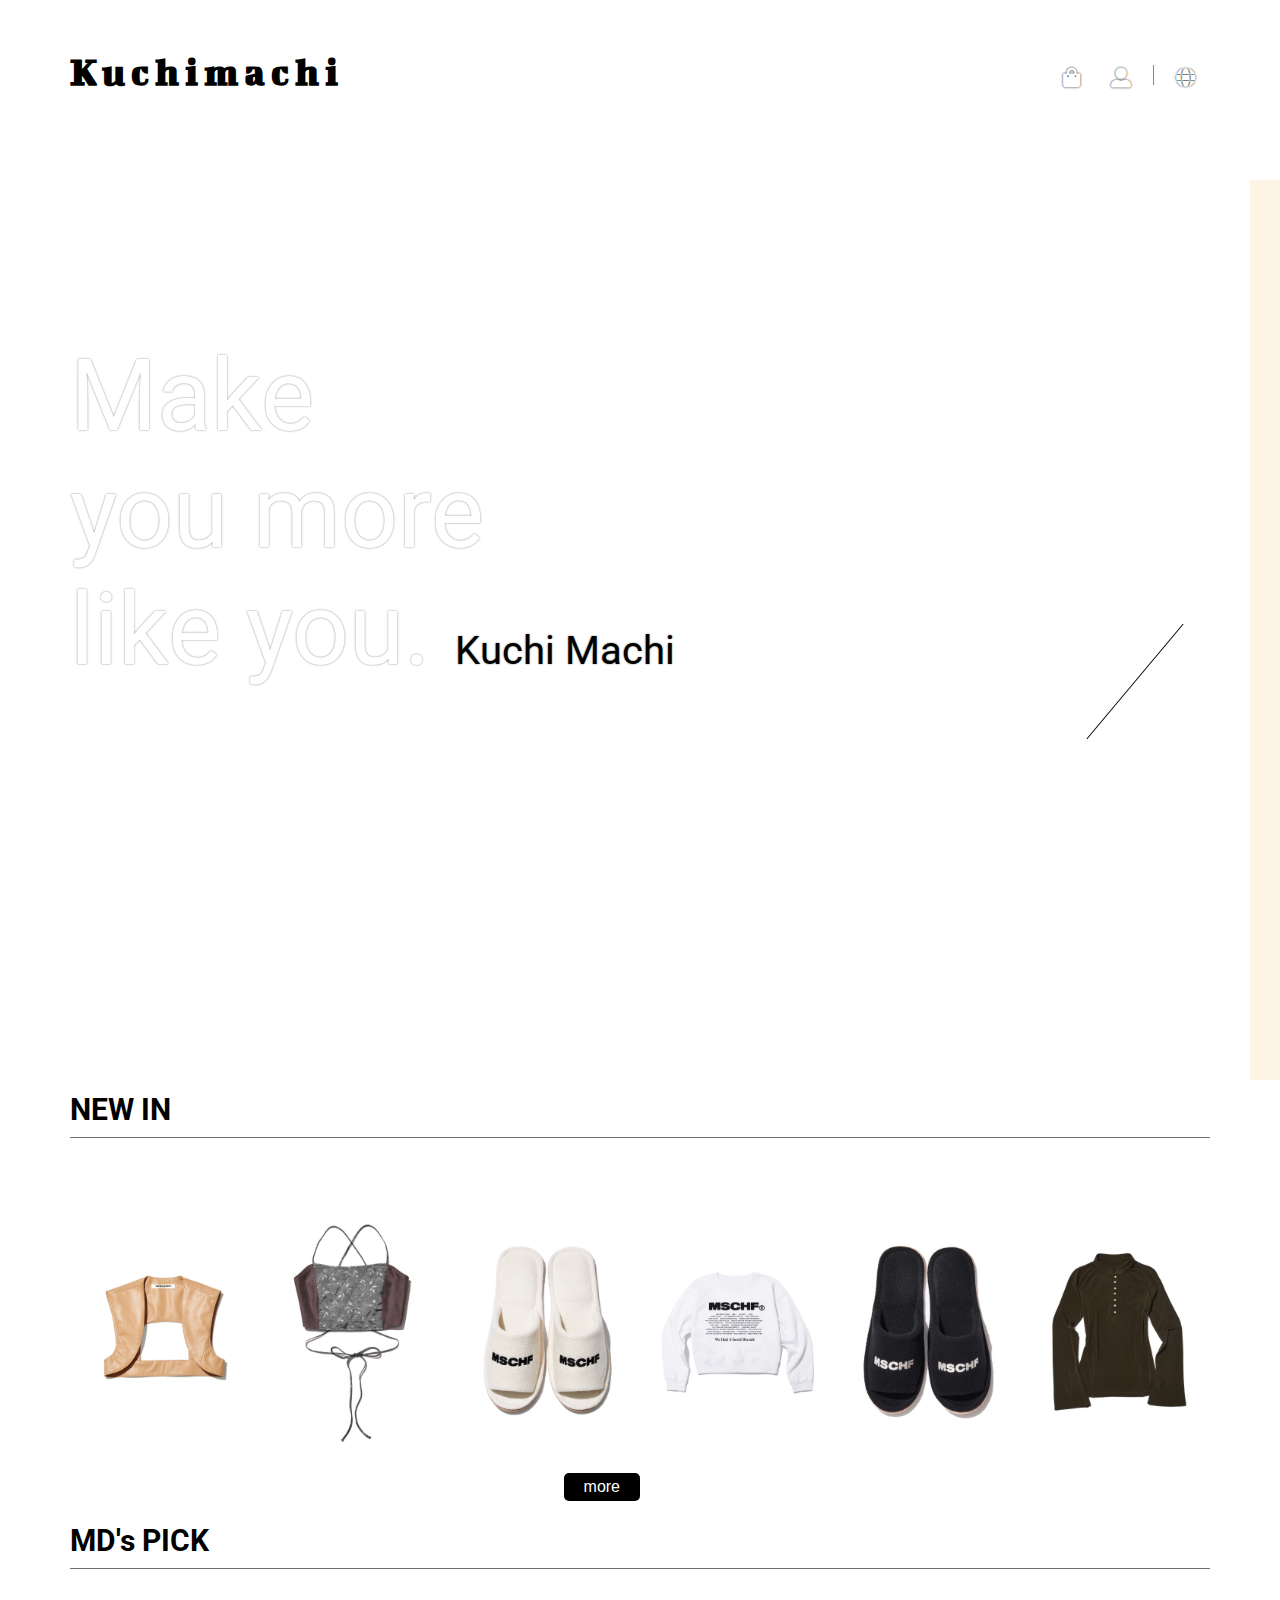
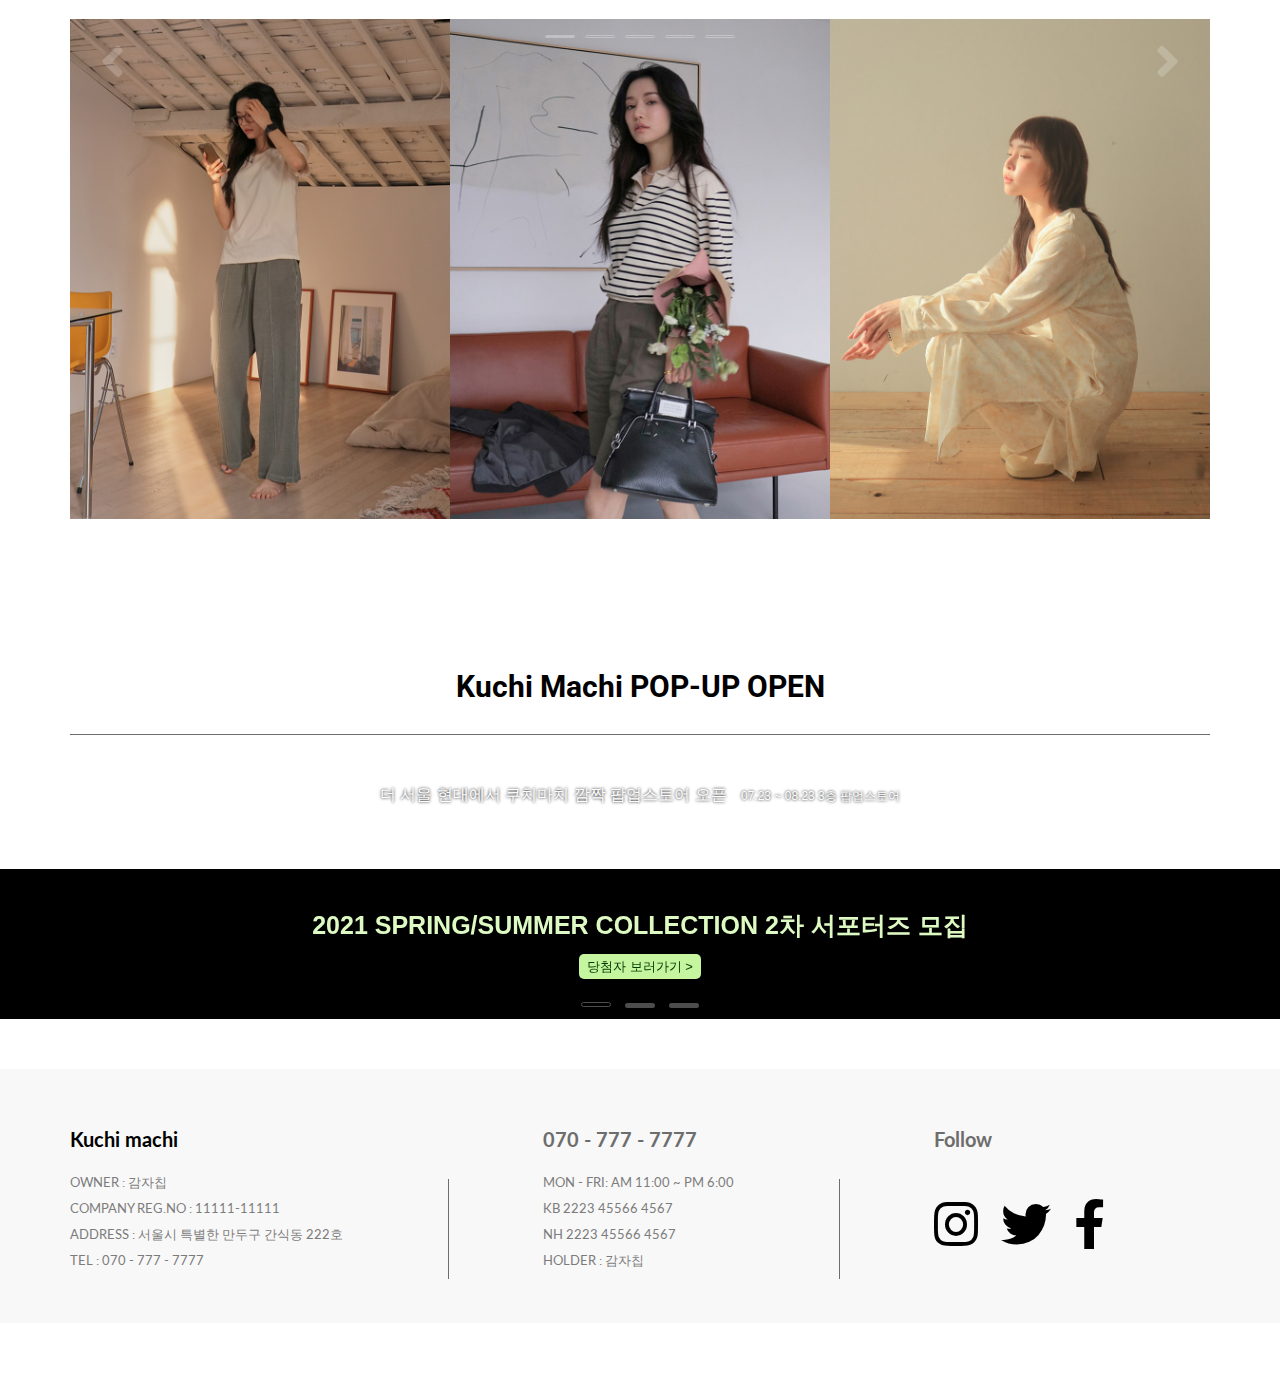
==== index.html @ bec9080e "Add files via upload" ====
<!DOCTYPE html>
<html lang="en">

<head>
    <meta charset="UTF-8">
    <meta http-equiv="X-UA-Compatible" content="IE=edge">
    <meta name="viewport" content="width=device-width, initial-scale=1.0">
    <title>쿠치마치 리뉴얼사이트</title>
    <link rel="stylesheet" href="https://use.fontawesome.com/releases/v5.7.0/css/all.css">
    <link rel="stylesheet" href="./css/reset.css">
    <link rel="stylesheet" href="./css/animate.css">
    <link rel="stylesheet" href="./css/slick.css">
    <link rel="stylesheet" href="./css/index.css">
    <script src="js/jquery-3.5.1.min.js"></script>
    <script src="js/slick.min.js"></script>
</head>

<body>

    <header>
        <div class="row ">
            <a href="index.html"><h1>K u c h i m a c h i</h1></a>
            <div class="right">
                <ul class="user cf">
                    <li><a href="#none"><i class="fas fa-shopping-bag"></i></a></li>
                    <li>
                        <a href="#none"><i class="fas fa-user-alt"></i></a>
                        <ul class="user2 ">
                            <li><a href="login.html">로그인</a></li>
                            <li><a href="join.html">회원가입</a></li>
                            <li><a href="#none">마이페이지</a></li>
                            <li></li>
                            <li><a href="#none">NOTICE</a></li>
                            <li><a href="#none">Q&A</a></li>
                            <li><a href="#none">REVIWE</a></li>
                        </ul>
                    </li>
                    <li></li>
                    <li><a href="#none"><i class="fas fa-globe"></i></a>
                        <ul class="user2 ">
                            <li><a href="#none">KOA</a></li>
                            <li><a href="#none">ENG</a></li>
                           
                        </ul>
                    </li>
                </ul>
            </div>
            <!-- <div class="left">
                <ul>
                    <li><a href="#none">NEW IN</a></li>
                    <li><a href="#none">MADE IN KUCH</a></li>
                    <li>------------------------</li>
                    <li><a href="#none" data-kor="아우터">OUTER</a></li>
                    <li><a href="#none" data-kor="티셔츠 / 남방 ">TOP</a></li>
                    <li><a href="#none" data-kor="바지 / 치마">BOTTOM</a></li>
                    <li><a href="#none" data-kor="원피스">DRESS</a></li>
                    <li><a href="#none" data-kor="신발 / 가방">SHOES / BAG</a></li>
                    <li><a href="#none" data-kor="쥬얼리">ACC</a></li>
                    <li>------------------------</li>
                    <li><a href="#none">+ SALE</a></li>
                    
                </ul>
                
            </div> -->

          


        </div>
        <div class="hidden">
            <div class="h_box">
               <a href="#none">
                   <!-- <i class="fas fa-times"></i> -->
            </a>
                <ul class="h_nav">
                    <li><a href="./new.html">NEW IN</a></li>
                    <li><a href="./made.html">MADE IN KUCH</a></li>
                    
                    <li>.</li>
                    <li><a href="#none" data-kor="아우터">OUTER</a>
                    <ul class="nav_in">
                        <li><a href="#none">Spring</a></li>
                        <li><a href="#none">Summer</a></li>
                        <li><a href="#none">Fall</a></li>
                        <li><a href="#none">Winter</a></li>
                    </ul>
                    </li>
                    <li><a href="#none" data-kor="티셔츠 / 남방 ">TOP</a>
                        <ul class="nav_in">
                            <li><a href="#none">Spring</a></li>
                            <li><a href="#none">Summer</a></li>
                            <li><a href="#none">Fall</a></li>
                            <li><a href="#none">Winter</a></li>
                        </ul>
                    </li>
                    <li><a href="#none" data-kor="바지 / 치마">BOTTOM</a>
                        <ul class="nav_in">
                            <li><a href="#none">Pants</a></li>
                            <li><a href="#none">Skirt</a></li>
                        </ul></li>
                    <li><a href="#none" data-kor="원피스">DRESS</a>
                        <ul class="nav_in">
                            <li><a href="#none">Spring</a></li>
                            <li><a href="#none">Summer</a></li>
                            <li><a href="#none">Fall</a></li>
                            <li><a href="#none">Winter</a></li>
                        </ul>
                    </li>
                    <li><a href="#none" data-kor="신발 / 가방">SHOES / BAG</a></li>
                    <li><a href="#none" data-kor="쥬얼리">ACC</a></li>
                    <li>.</li>
                    <li><a href="#none">당일배송</a></li>
                    <li><a href="#none">+ SALE</a></li>
                    
                </ul>
            </div>
        </div>

    </header>
 
    <section>

        <div class="article0 row">
            <p>Make<br> you more<br> like you.
                <span class="shine">
                    Kuchi Machi
                </span></p>

                <div class="art0line"></div>
            
           

        </div>



        <div class="article5 row">
            <h3>NEW IN</h3>
            <ul class="cf">
                <li><div><img src="./img/MISCHIEF1.jpg" alt="" ></div></li>
                <li><div><img src="./img/MISCHIEF2.jpg" alt=""></div></li>
                <li><div><img src="./img/MISCHIEF3.jpg" alt=""></div></li>
                <li><div><img src="./img/MISCHIEF.jpg" alt=""></div></li>
                <li><div><img src="./img/MISCHIEF5.jpg" alt=""></div></li>
                <li><div><img src="./img/MISCHIEF6.jpg" alt=""></div></li>
            </ul>
            <a href="./new.html">more</a>

           

        </div>


        <div class="article1 row">
            
                <h3>MD's PICK</h3>

                <div class="md_slide_gruop">
                    <div class="md md_slide1"></div>
                    <div class="md md_slide2"></div>
                    <div class="md md_slide3"></div>
                    <div class="md md_slide4"></div>
                    <div class="md md_slide5"></div>
                </div>
            
        </div>
        <div class="article2">
            <div class="slide_group">
                <div class="slide1">

                </div>

            </div>
        </div>
        <div class="article3">
            <div class="row"> 
               <div class="art3box">
                    <h3> Kuchi Machi POP-UP OPEN  </h3>
                    <p> 더 서울 현대에서 쿠치마치 깜짝 팝업스토어 오픈 <span>07.23 ~ 08.23 3층 팝업스토어</span></p>
               </div>
            </div>
        </div>
        <div class="article4">
            <div class="baner_group">
                <div class="baner baner1">
                    <p>2021 SPRING/SUMMER COLLECTION 2차 서포터즈 모집 </p>
                    <a href="#none">당첨자 보러가기 ></a>
                </div>
                <div class="baner baner3">
                    <p>쿠치마치 유기견,유기묘 기부금 전달</p>
                    <a href="#none">보러가기 ></a>
                </div>
                <div class="baner baner2">
                    <p>매월 둘째, 넷째주 월요일은 9,000원 이상 무료배송</p>
                    <a href="#none">쇼핑하러가기 ></a>
                </div>
             
            </div>
        </div>


    </section>
    <footer>
        <div class="foot">
            <ul class="info row cf">
                <li >
                    <h2>Kuchi machi</h2>
                    <p>OWNER : 감자칩</p>
                    <p>COMPANY REG.NO : 11111-11111</p>
                    <p>ADDRESS : 서울시 특별한 만두구 간식동 222호</p>
                    <p>TEL : 070 - 777 - 7777</p>
                </li>
                <li>
                    <h2>070 - 777 - 7777</h2>
                    <p>MON - FRI: AM 11:00 ~ PM 6:00</p>
                    <p>KB 2223 45566 4567</p>
                    <p>NH 2223 45566 4567</p>
                    <p>HOLDER : 감자칩</p>
                </li>
                <li>
                    <h2>Follow</h2>
                    <span><i class="fab fa-instagram"></i>
                        <i class="fab fa-twitter"></i>
                        <i class="fab fa-facebook-f"></i>
                    </span>
                </li>
            </ul>
        </div>
    </footer>


    <script src="js/index.js"></script>

</body>

</html>
---- css/index.css ----
@charset "utf-8";

@import url('https://fonts.googleapis.com/css2?family=Londrina+Outline&display=swap');
@import url('https://fonts.googleapis.com/css2?family=Bigshot+One&family=Londrina+Outline&display=swap');
@import url('https://fonts.googleapis.com/css2?family=Lato&display=swap');
@import url('https://fonts.googleapis.com/css2?family=Roboto:wght@700&display=swap');


body {font-family: 'Londrina Outline', cursive;
      font-family: 'Bigshot One', cursive;
      font-family: 'Open Sans', sans-serif;}

.row {max-width: 1140px; margin: 50px auto; padding: 0;}
h2 {font-size: 20px; color: rgb(109, 109, 109); font-weight: bolder; margin-bottom: 10px;}
h3 {font-size: 30px;}

header {position: relative;}
header .right {float: right;}
header h1 { font-size: 40px; display: inline; font-family: 'Bigshot One', cursive;}
header .user > li {float: left; font-size: 20px; color: #fff;
                    text-shadow: 0 0 2px #000; position: relative; 
                    font-family: 'Lato', sans-serif;}
header .user > li > a {margin: 15px; display: inline-block;}

header .user > li:nth-child(3) {width: 1px; height: 20px; background: #888;margin: 15px 7px; }
header .user2 {border: 1px solid #999; padding: 15px; display:none; transition: all 0.5s; position: absolute; 
                  width: 100px; top: 100%; left: 50%; transform: translate(-50%); z-index: 99999; background: #fff;}
header .user > li:hover .user2 {display:block;}

header .user2 li {color: #000; text-shadow: none; float: none; text-align: center; font-size: 12px;
                   padding: 5px;}
header .user2 li:hover {color: #888;}
header .left {position: relative; margin-top: 200px;}
header .left > ul {  font-family: 'Lato', sans-serif;  }
header .left > ul > li {line-height: 2;}
header .left > ul > li:first-child {font-weight: bolder;}
header .left > ul > li:last-child {color: rgb(202, 160, 226);}



/* 히든메뉴 */
.hidden {height: 100vh; width: 300px; background: #fff; background: rgba(253, 234, 205, 0.5);
position: fixed; top: 20%; right: -270px; z-index: 9999999; font-family: 'Lato', sans-serif;
}
.hidden.on {right: 0;}
.hidden .h_box {padding: 50px; position: relative;}
.hidden .h_box >a {position: absolute; top: 10px; right: 10px;}
.hidden .h_box .h_nav {line-height: 2.3;}
.hidden .h_box .h_nav  > li {color:#000;  font-family: 'Bigshot One', cursive;}
.hidden .h_box .h_nav .nav_in li {background: rgba(255, 253, 253, 0.3);
       display: none; padding-left: 50px;}
.hidden .h_box .h_nav > li:hover >  .nav_in > li {display: block;} 

/* (article0) */
.article0 {font-family: 'Roboto', sans-serif; height: 100vh; position: relative;}
.article0 > p {font-size: 100px; text-shadow:0 0 2px rgb(129, 129, 129); color: #fff;
      margin: 100px 0 50px; position: absolute; top: 30%; transform: translatey(-50%);}
.article0 > p .shine {font-size: 40px; color: #000;}
.article0  .art0line {width: 150px; height: 1px; background: #000; 
                        position: absolute; bottom: 40%; right: 0%; transform: rotate(310deg);}


/* NEw in (article5) */ 
.article5 {position: relative;}
.article5 ul > li {float: left; width: 16.6666666%;}
.article5 ul > li:hover {opacity: 0.6;}
.article5 > a {position: absolute; right: 50%; padding: 5px 20px; background: #000; border-radius: 5px; color: #fff; margin-bottom: 100px;}
.article5 > a:hover {background:#fff; border:1px solid #000; color: #000;}



/* MD추천 (article1) */
h3 {border-bottom:0.5px solid rgb(110, 110, 110) ; padding-bottom: 10px;
      font-family: 'Roboto', sans-serif; color:#000; margin-bottom: 50px;}
.article1 .md_slide_gruop {position: relative;}
.article1 .md_slide_gruop .md { height: 500px; }
.article1 .md_slide_gruop .md_slide1 { background:url(../img/md1.jpeg) no-repeat center ;
      background-size: cover;}
.article1 .md_slide_gruop .md_slide2 {background:url(../img/md2.jpeg) no-repeat center ;
            background-size: cover;}
.article1 .md_slide_gruop .md_slide3 {background:url(../img/md3.jpeg) no-repeat center ;
      background-size: cover;}
.article1 .md_slide_gruop .md_slide4 {background:url(../img/md4.jpeg) no-repeat center ;
      background-size: cover;}
.article1 .md_slide_gruop .md_slide5 {background:url(../img/md5.jpeg) no-repeat center ;
      background-size: cover;}
.article1 .md_slide_gruop .slick-arrow {
      position: absolute;  top: 3%;  font-size: 50px; background: transparent;
      color: #fff; opacity: 0.2;}
.article1 .md_slide_gruop .slick-arrow.prev {left: 30px; z-index: 999;}
.article1 .md_slide_gruop .slick-arrow.next {right: 30px; z-index: 999;}
.article1 .md_slide_gruop .slick-dots {position: absolute; top: 3%; left: 50%; transform: translateX(-50%);}
.article1 .md_slide_gruop .slick-dots li {float: left; padding: 0 5px;}
.article1 .md_slide_gruop .slick-dots li button {width: 30px; height: 3px; border-radius: 1.5px; border: 0.01px solid #fff;
color: transparent; background: transparent; opacity: 0.3;}
.article1 .md_slide_gruop .slick-dots li.slick-active button { background: #fff;}










/* 픽스슬라이드  (article3)*/
.article3 { height: 300px; background: url(../img/fix.jpeg) no-repeat center top;
            background-size:cover ; background-attachment: fixed; position: relative;
            text-align: center;}
.article3::before { color: #000; position: absolute; top: 0; bottom: 0; right: 0; left: 0;
background: rgba(240, 240, 240, 0.5); 
font-size: 30px; padding-top: 100px; padding-bottom: 20px; }


.article3 h3 {font-size: 30px; padding-top: 100px; padding-bottom: 30px;}
.article3 p {color: #fff; text-shadow: 0 0 3px #000; display: inline; padding: 0px 5px;}
.article3 p span {font-size: 12px; margin-left: 10px; color: #fff; }

/* bottombaner슬라이드 (article4) */
.baner_group {text-align: center; font-family: 'Open Sans', sans-serif; width: 100%;
                position: relative; } 
.baner_group .baner {height: 150px; width: 100%; }
.baner_group .baner1 {background:  rgb(0, 0, 0); }
.baner_group .baner > p { font-size: 25px; color:  rgb(221, 250, 194); font-weight: bolder;
padding: 40px 0px 15px 0px;}
.baner_group .baner > a { font-size: 13px;
      background: rgb(198, 245, 159); padding: 5px 8px; color: rgb(2, 59, 2); border-radius: 5px;}
.baner_group .baner2 {background: rgb(0, 0, 0); }
.baner_group .baner2 > p { color: rgb(255, 213, 134);}
.baner_group .baner2 > a {color: rgb(255, 213, 134); background: #000;}
.baner_group .baner3 {background: url(../img/baner.jpeg)no-repeat bottom; background-size: cover;}
.baner_group .baner3 > p {color: rgb(232, 248, 255);}
.baner_group .baner3 > a {color: rgb(43, 165, 165); background: rgb(232, 248, 255);}
.baner_group .slick-arrow {
      position: absolute; top: 50%; transform: translate(-50%);
      font-size: 50px;
      background: none;
      border: none;
      color:transparent;}
.baner_group .slick-arrow.prev {left: 50px; z-index: 999;}
.baner_group .slick-arrow.next {right: 50px; z-index: 999;}
.baner_group .slick-dots {position: absolute;left: 50%;transform: translateX(-50%); bottom: -10px;}
.baner_group .slick-dots li {float: left; padding: 0px 7px 10px 7px; }
.baner_group .slick-dots li button {color: transparent; height: 5px; width: 30px; border: none; border-radius: 2.5px;
background: #fff; opacity: 0.3; }
.baner_group .slick-dots li.slick-active button {background:transparent; border: 0.1px solid #fff;}




/* footer구역 */
.foot {width: 100%; background: rgb(248, 248, 248); bottom: 0; 
      color: rgb(124, 124, 124); line-height: 2; font-family: 'Lato', sans-serif;
}
.foot .info li {float: left; margin: 50px 100px; font-size: 13px; position: relative;}
.foot .info li:first-child {margin: 50px 100px 50px 0px; }
.foot .info li:last-child {margin: 50px 0px 50px 100px; }
.foot .info li:first-child h2 {color: #000;}
.foot .info li:last-child i {font-size: 50px; color: rgb(0, 0, 0); margin-right: 20px;
margin-top: 30px;}
.foot .info li:first-child:before {display: none;}
.foot .info li::before {content: ''; position: absolute; width: 1px; height: 100px;
background: rgb(109, 109, 109); top: 60px; left: -50%; }


/* New in 페이지 */
.title {font-size: 35px; font-family: 'Bigshot One', cursive; background-color: #000;
      color: #fff; text-align: center; padding: 10px; margin-top: 100px;}
.new > ul > li {width: 24%; ; margin-bottom: 10px;
float: left; border: 1px solid #fff; transition: all 0.2s; position: relative;}

.new > ul > li:hover  img {opacity: 0.5;} 


.new > ul > li::after { content: ''; position: absolute; top: 0; left: 0; right: 100%; background: #000; height: 1px; transition: all 0.5s;}
.new > ul > li:hover::after { content: ''; position: absolute; top: 0; left: 0; right: 0; background: #000; height: 1px;}

.new > ul > li::before { content: ''; position: absolute; bottom: 0; left: 100%; right: 0; background: #000;height: 1px; transition: all 0.5s ;}
.new > ul > li:hover::before { content: ''; position: absolute; bottom: 0; left: 0; right: 0; background: #000; height: 1px; z-index: 99999;}

.new > ul > li > div {position: relative;}

.new > ul > li > div::after { content: ''; position: absolute; bottom: 100%; top: 0; right: 0; background: #000;width: 1px; transition: all 0.5s ; z-index: 99999;}
.new > ul > li:hover > div::after { content: ''; position: absolute; bottom: 0; top: 0; right: 0; background: #000;width: 1px; z-index: 99999;}

.new > ul > li > div::before { content: ''; position: absolute; bottom: 0; top: 100%; left: 0; background: #000;width: 1px; transition: all 0.5s; z-index: 99999;}
.new > ul > li:hover > div::before { content: ''; position: absolute; bottom: 0; top: 0; left: 0; background: #000;width: 1px; z-index: 99999;}


/* 로그인 */
.login h4 {text-align: center;  background-color: #000; color: #fff; padding: 10px 0; font-size: 20px;}
.login > form{border: 1px solid #000; width: 800px; height: 300px; margin: 200px auto; position: relative; }
.login > form > div {position: absolute; top: 55%; left: 45%; transform: translate(-50%, -50%);}
.login > form p {font-size: 20px;  line-height: 2; }
.login > form p >label {display: inline-block; width: 20px;}
.login > form input {border-bottom:  1px solid #000; width: 200px;margin-left: 20px; font-size: 20px; } 
.login button { background: #000; color: #fff; padding: 15px; font-size: 17px; position: absolute; top: 50%;  right: 25%;}
.login button:hover {background: #666;}

/* 회원가입 */
.join h4 {text-align: center;  background-color: #000; color: #fff; padding: 10px 0; font-size: 20px;}
.join   form{border: 1px solid #000; width: 800px;  margin: 200px auto; position: relative;}

.join .jointxt {padding: 60px 100px 30px;}

.join col:nth-child(1) {width: 25%;  text-align: left;}
.join col:nth-child(2) {width: 75%;}
.join th {text-align: left; padding-left: 100px; line-height: 50px;}
.join > form input {border:  1px solid #000; width: 200px; font-size: 20px; margin-bottom: 10px; } 
.join #hp1,.join #hp2 {width: 80px;}
.join #sms,.join #emailok {width: 30px;}
.join .joinbt { font-size: 15px; margin: 70px auto 30px; display: block; 
padding: 10px 25px; background: #000; border-radius: 5px; color: #fff;}
.join .joinbt:hover {background: #fff; border: 1px solid #000; color: #000;}
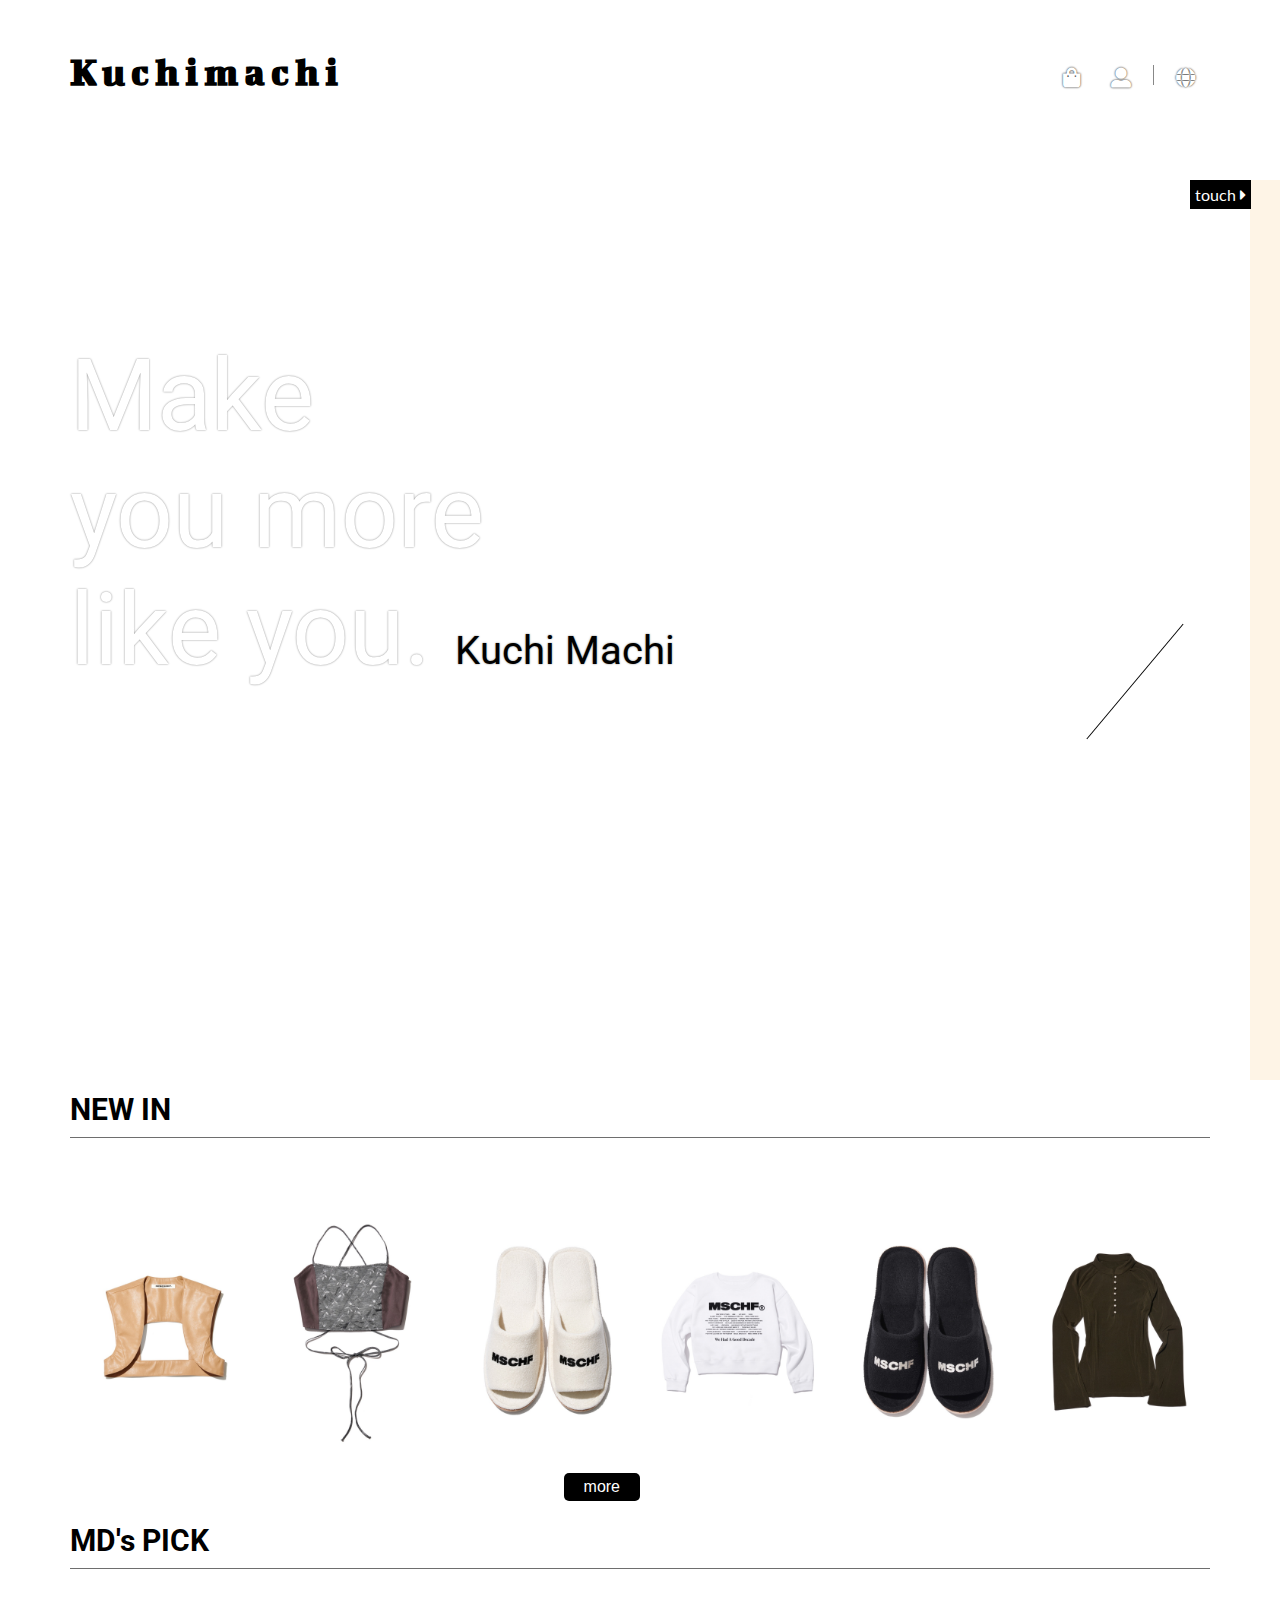
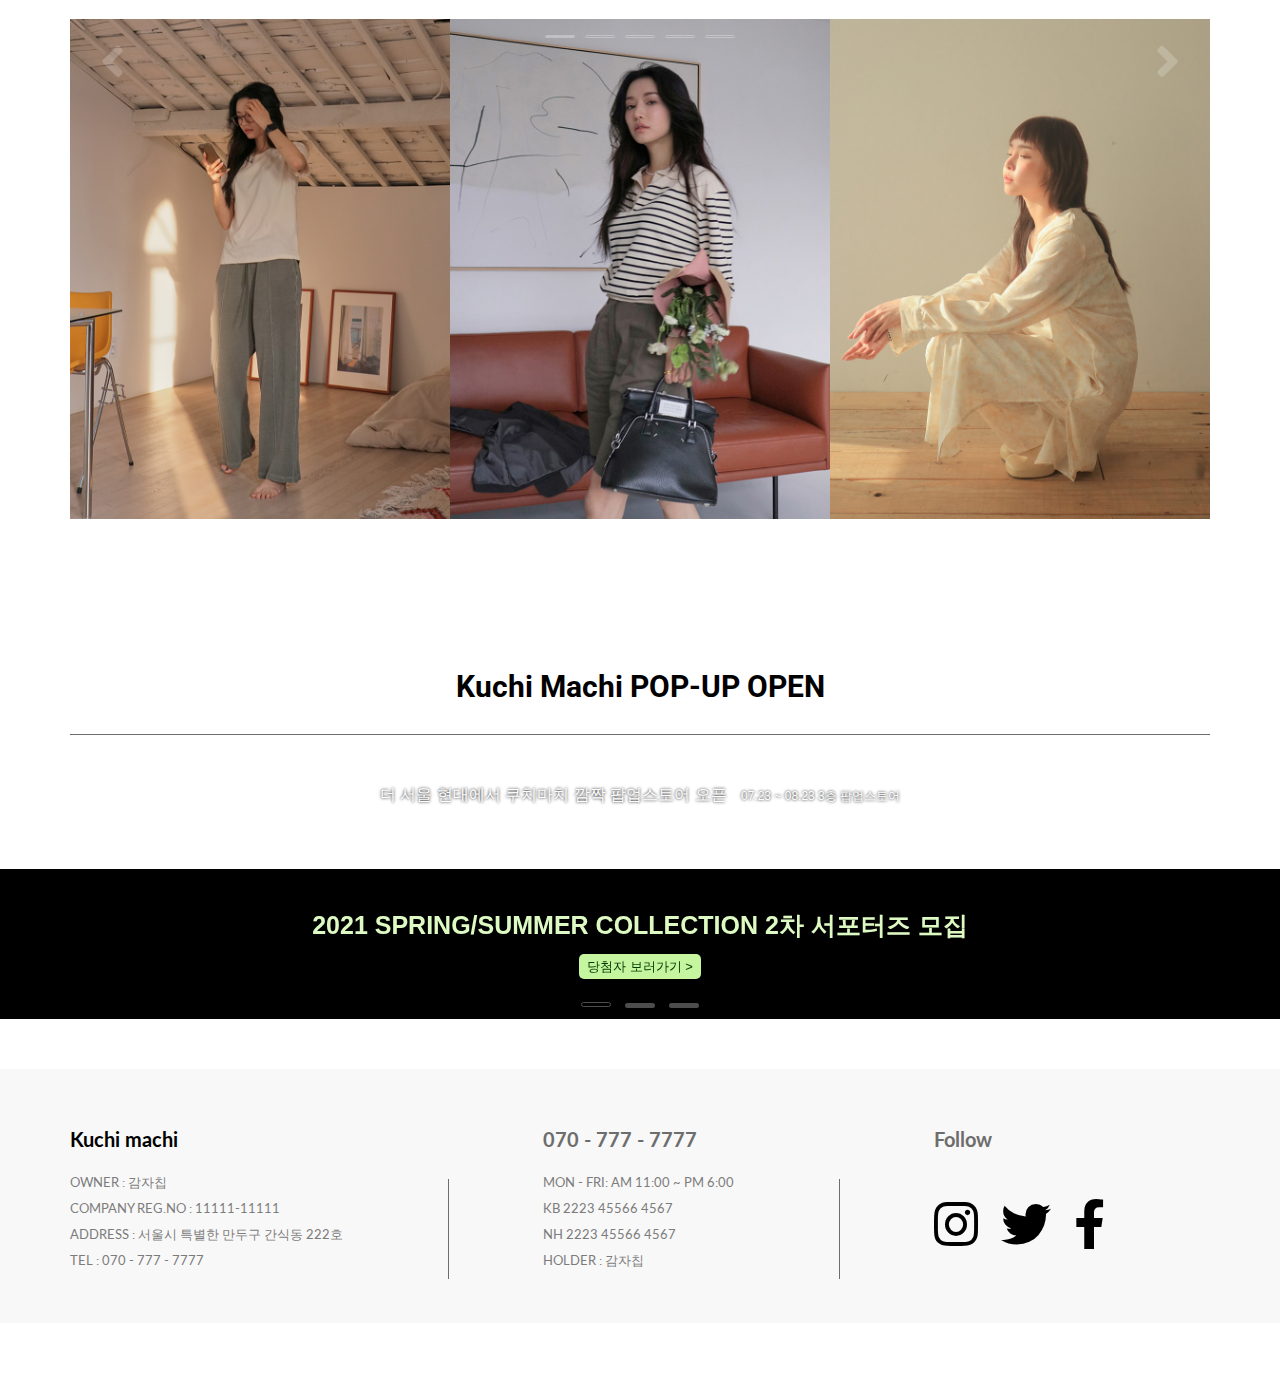
==== commit 8afe8335: "Add files via upload" ====
--- a/index.html
+++ b/index.html
@@ -77,44 +77,49 @@
                     <li><a href="./made.html">MADE IN KUCH</a></li>
                     
                     <li>.</li>
-                    <li><a href="#none" data-kor="아우터">OUTER</a>
+                    <li><a href="./outer.html" data-kor="아우터">OUTER</a>
                     <ul class="nav_in">
-                        <li><a href="#none">Spring</a></li>
-                        <li><a href="#none">Summer</a></li>
-                        <li><a href="#none">Fall</a></li>
-                        <li><a href="#none">Winter</a></li>
+                        <li><a href="./outer.html">Spring</a></li>
+                        <li><a href="./outer.html">Summer</a></li>
+                        <li><a href="./outer.html">Fall</a></li>
+                        <li><a href="./outer.html">Winter</a></li>
                     </ul>
                     </li>
-                    <li><a href="#none" data-kor="티셔츠 / 남방 ">TOP</a>
+                    <li><a href="./top.html" data-kor="티셔츠 / 남방 ">TOP</a>
                         <ul class="nav_in">
-                            <li><a href="#none">Spring</a></li>
-                            <li><a href="#none">Summer</a></li>
-                            <li><a href="#none">Fall</a></li>
-                            <li><a href="#none">Winter</a></li>
-                        </ul>
-                    </li>
-                    <li><a href="#none" data-kor="바지 / 치마">BOTTOM</a>
+                            <li><a href="./top.html">Spring</a></li>
+                            <li><a href="./top.html">Summer</a></li>
+                            <li><a href="./top.html">Fall</a></li>
+                            <li><a href="./top.html">Winter</a></li>
+                        </ul>
+                    </li>
+                    <li><a href="./bottom.html" data-kor="바지 / 치마">BOTTOM</a>
                         <ul class="nav_in">
-                            <li><a href="#none">Pants</a></li>
-                            <li><a href="#none">Skirt</a></li>
+                            <li><a href="./bottom.html">Pants</a></li>
+                            <li><a href="./bottom.html">Skirt</a></li>
                         </ul></li>
-                    <li><a href="#none" data-kor="원피스">DRESS</a>
+                    <li><a href="./dress.html" data-kor="원피스">DRESS</a>
                         <ul class="nav_in">
-                            <li><a href="#none">Spring</a></li>
-                            <li><a href="#none">Summer</a></li>
-                            <li><a href="#none">Fall</a></li>
-                            <li><a href="#none">Winter</a></li>
-                        </ul>
-                    </li>
-                    <li><a href="#none" data-kor="신발 / 가방">SHOES / BAG</a></li>
-                    <li><a href="#none" data-kor="쥬얼리">ACC</a></li>
+                            <li><a href="./dress.html">Spring</a></li>
+                            <li><a href="./dress.html">Summer</a></li>
+                            <li><a href="./dress.html">Fall</a></li>
+                            <li><a href="./dress.html">Winter</a></li>
+                        </ul>
+                    </li>
+                    <li><a href="./SB.html" data-kor="신발 / 가방">SHOES / BAG</a></li>
+                    <li><a href="./SB.html" data-kor="쥬얼리">ACC</a></li>
                     <li>.</li>
                     <li><a href="#none">당일배송</a></li>
                     <li><a href="#none">+ SALE</a></li>
                     
                 </ul>
             </div>
-        </div>
+            <div class="hiddenLine">
+                touch <i class="fas fa-caret-right"></i>
+            </div>
+        </div>
+
+       
 
     </header>
  
--- a/css/index.css
+++ b/css/index.css
@@ -50,6 +50,9 @@
 .hidden .h_box .h_nav .nav_in li {background: rgba(255, 253, 253, 0.3);
        display: none; padding-left: 50px;}
 .hidden .h_box .h_nav > li:hover >  .nav_in > li {display: block;} 
+
+/* 히든 호버 유도 */
+.hiddenLine {position: absolute; top:0%; left: -20%; background: #000; color: #fff; padding: 5px;}
 
 /* (article0) */
 .article0 {font-family: 'Roboto', sans-serif; height: 100vh; position: relative;}
